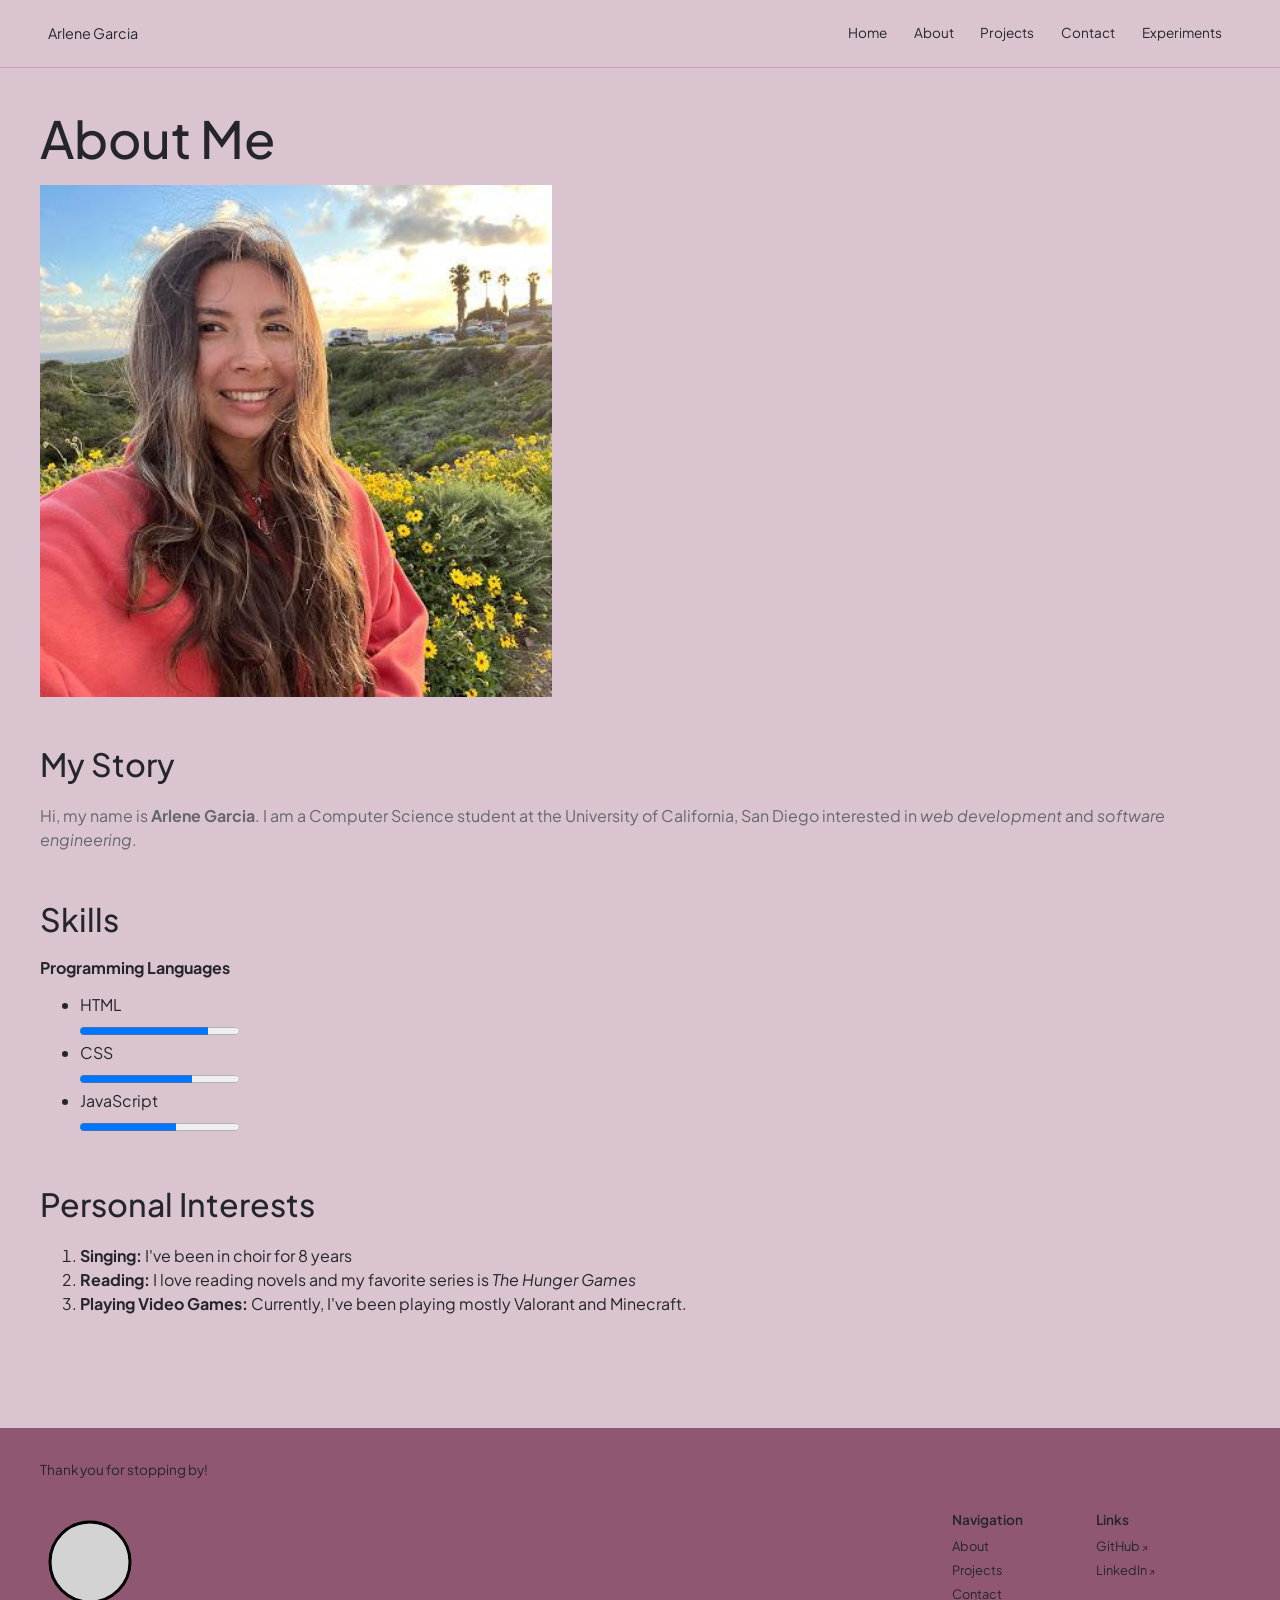
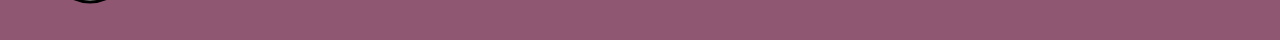
==== about.html @ 25e19397 "HW4 Setup" ====
<!DOCTYPE html>
<html lang="en">
<head>
    <meta charset="UTF-8">
    <meta name="viewport" content="width=device-width, initial-scale=1.0">
    <title>Arlene Garcia's Portfolio</title>
    <link rel="icon" type="image/png" href="images/favicon.png">
    <link rel="stylesheet" href="styles.css">
</head>
<body>
    <header>
        <div> <span>Arlene Garcia</span>
        </div>
        <nav>
            <a href="index.html">Home</a>
            <a href="about.html">About</a>
            <a href="projects.html">Projects</a>
            <a href="contact.html">Contact</a>
            <a href="experiments.html">Experiments</a>
        </nav>
    </header>
    <main>
        <section>
        <h1>About Me</h1>
        <picture>
            <source srcset="images/profile.jpg" type="image/jpeg">
            <img src="images/profile.jpg" alt="Profile Picture">
        </picture>
        </section>
        <section>
            <h2>My Story</h2>
            <p>Hi, my name is <strong>Arlene Garcia</strong>. I am a Computer Science student at the University of California, San Diego interested in <em>web development</em> and <em>software engineering</em>.</p>
        </section>
        <section>
            <h2>Skills</h2>
            <article>
                <h3>Programming Languages</h3>
                <ul>
                    <li>HTML <br><progress value="80" max="100"></progress></li>
                    <li>CSS <br><progress value="70" max="100"></progress></li>
                    <li>JavaScript <br><progress value="60" max="100"></progress></li>
                </ul>
            </article>
        </section>
        <section>
            <h2>Personal Interests</h2>
            <ol>
                <li><b>Singing:</b> I've been in choir for 8 years</li>
                <li><b>Reading:</b> I love reading novels and my favorite series is <i>The Hunger Games</i></li>
                <li><b>Playing Video Games:</b> Currently, I've been playing mostly Valorant and Minecraft.</li>
            </ol>
        </section>
    </main>
    <footer>
        <p>Thank you for stopping by!</p>
        <svg width="100" height="100">
            <circle cx="50" cy="50" r="40" stroke="black" stroke-width="3" fill="lightgray"></circle>
        </svg>
        <section>
            <h2>Navigation</h2>
            <ul>
                <li><a href="about.html">About</a></li>
                <li><a href="projects.html">Projects</a></li>
                <li><a href="contact.html">Contact</a></li>
            </ul>
        </section>
        <section>
            <h2>Links</h2>
            <ul>
                <li><a href="https://github.com/arlenecse">GitHub</a></li>
                <li><a href="https://www.linkedin.com/in/arlene-garcia-cs/">LinkedIn</a></li>
            </ul>
        </section>
    </footer>
    <noscript>
        <p> This website works best with JavaScript enabled.</p>
    </noscript>
</body>
</html>
---- styles.css ----
@import url('https://fonts.googleapis.com/css2?family=Plus+Jakarta+Sans:ital,wght@0,200..800;1,200..800&display=swap');

:root {
    --primary-color: #036264;
    --secondary-color: #905773;
    --background-color: #DAC4D0;
    --surface-color: #ffffff;
    --text-color: #25262b;
    --sub-color: #66676d;
    --border-color: #ca9dbc;
    --content-width: 1200px;
    --font-stack: 'Plus Jakarta Sans', 'Helvetica Neue', Arial, sans-serif;
    --line-height: 1.5;
}

* {
    box-sizing: border-box;
}

body {
    margin: 0;
    background: var(--background-color);
    color: var(--text-color);
    font-family: var(--font-stack);
    line-height: var(--line-height);
}

header {
    display: flex;
    align-items: center;
    justify-content: space-between;
    gap: 2rem;
    min-height: 4.25rem;
    padding: 0.75rem clamp(1rem, 4vw, 3rem);
    border-bottom: 1px solid var(--border-color);
    background: var(--background-color);
}

/*combinator targets my name inside the header*/
header > div {
    flex: 0 0 auto;
    font-size: 0.9rem;
}

nav {
    display: flex;
    flex-wrap: wrap;
    justify-content: flex-end;
    gap: 0.25rem;
}

nav a {
    display: block;
    padding: 0.55em 0.75em;
    color: var(--text-color);
    font-size: 0.85rem;
    text-decoration: none;
    border-radius: 0.25rem;
}

/*combinator targets the adjacent navigation links in nav bar*/
nav a + a {
    margin-left: 0.15rem;
}

nav a:hover,
nav a:focus-visible {
    background: var(--secondary-color);
    color: #ffffff;
}

main {
    width: min(100% - 2rem, var(--content-width));
    margin: 0 auto;
    padding: 2.5rem 0 4rem;
}

main > section {
    margin-bottom: 3rem;
}

h1,
h2,
h3 {
    margin-top: 0;
    line-height: 1.2;
}

h1 {
    margin-bottom: 1rem;
    font-size: clamp(2rem, 4vw, 3.25rem);
    font-weight: 500;
}

h2 {
    margin-bottom: 1.25rem;
    font-size: clamp(1.5rem, 3vw, 2rem);
    font-weight: 500;
}

h3 {
    font-size: 1rem;
}

p {
    color: var(--sub-color);
    line-height: var(--line-height);
}

a {
    color: var(--text-color);
}

a:focus-visible,
button:focus-visible,
input:focus-visible,
textarea:focus-visible {
    outline: 3px solid black;
    outline-offset: 3px;
}


main > section:first-child:has(picture) {
    display: grid;
    grid-template-columns: minmax(0, 1fr) minmax(0, 1fr);
    gap: clamp(2rem, 6vw, 5rem);
    align-items: center;
}

main > section:first-child:has(picture) picture {
    display: block;
    min-height: 16rem;
    background: var(--secondary-color);
}

main > section:first-child:has(picture) picture img {
    display: block;
    width: 100%;
    height: 100%;
    min-height: 16rem;
    object-fit: cover;
}

main > section:first-child:has(picture) p {
    max-width: 42rem;
}

/*combinator targets section in about page*/
main > section:first-child:has(> h1 + picture) {
    display: block;
}

/*combinator targets picture on about page*/
main > section:first-child:has(> h1 + picture) picture {
    max-width: 32rem;
}

/*combinator targets text in first section in about page*/
main > section:first-child:has(> h1 + picture) ~ section {
    text-align: left;
}

.button,
button {
    display: inline-block;
    margin: 0.5rem 0.35rem 0 0;
    padding: 0.65em 1em;
    border: 1px solid var(--primary-color);
    border-radius: 0.2rem;
    background: var(--primary-color);
    color: #ffffff;
    font: inherit;
    font-size: 0.8rem;
    text-decoration: none;
    cursor: pointer;
}

.button:hover,
button:hover {
    background: #4a4b52;
}

/*combinator targets the div in the second section with articles*/
main > section:nth-child(2) > div {
    display: grid;
    grid-template-columns: repeat(3, minmax(0, 1fr));
    gap: 1rem;
    text-align: left;
}

/*combinator targets the articles in the second section with articles*/
main > section:nth-child(2) article {
    display: flex;
    flex-direction: column;
    min-width: 0;
    padding: 0.75rem;
    background: var(--surface-color);
}

/*combinator targets the images in the second section with articles*/
main > section:nth-child(2) article img {
    display: block;
    width: 100%;
    height: 10rem;
    object-fit: cover;
    background: var(--secondary-color);
}

/*combinator targets the h3 in the second section with articles*/
main > section:nth-child(2) article h3 {
    margin: 0.9rem 0 0.9rem;
}

/*combinator targets view project button*/
main > section:nth-child(2) article a {
    align-self: center;
    padding: 0.55em 0.8em;
    background: var(--primary-color);
    color: #ffffff;
    font-size: 0.75rem;
    text-decoration: none;
}

/*attribute selector targets external links*/
a[href^="http"]::after {
    content: " ↗";
    font-size: 0.75em;
}

/*combinator targets footer sections*/
footer > section {
    min-width: 7rem;
}

footer {
    display: grid;
    grid-template-columns: minmax(12rem, 1fr) auto auto auto;
    gap: 2rem;
    align-items: start;
    padding: 2rem max(1rem, calc((100% - var(--content-width)) / 2));
    background: var(--secondary-color);
}

footer p {
    grid-column: 1 / -1;
    margin: 0;
    color: var(--text-color);
    font-size: 0.85rem;
}

footer svg {
    width: 6rem;
    height: 6rem;
}

footer section h2 {
    margin-bottom: 0.25rem;
    font-size: 0.85rem;
    font-weight: 600;
}

footer ul {
    margin: 0;
    padding: 0;
    list-style: none;
}

footer a {
    font-size: 0.8rem;
    text-decoration: none;
}

footer a:hover {
    text-decoration: underline;
}

form {
    max-width: 42rem;
}

fieldset {
    display: grid;
    gap: 0.6rem;
    padding: 1.25rem;
    border: 1px solid var(--border-color);
    background: var(--surface-color);
}

input,
textarea {
    width: 100%;
    max-width: 100%;
    padding: 0.65rem;
    border: 1px solid var(--border-color);
    border-radius: 0.2rem;
    font: inherit;
}

textarea {
    resize: vertical;
}

project-card {
    display: grid;
    grid-template-columns: minmax(12rem, 1fr) minmax(0, 1.5fr);
    column-gap: 2rem;
    row-gap: 0.5rem;
    margin-bottom: 1.5rem;
    padding: 1.25rem 1.5rem;
    border: 0 !important;
    background: var(--surface-color);
}

/*combinator targets the h2 in the project card*/
project-card > h2 {
    grid-column: 1 / -1;
    margin-bottom: 0.25rem;
    font-size: 1.35rem;
    font-weight: 500;
}

/*combinator targets the picture in the project card*/
project-card > picture {
    grid-column: 1;
    grid-row: 2 / span 4;
}

project-card img {
    display: block;
    width: 100%;
    height: 12rem;
    object-fit: cover;
    background: var(--secondary-color);
}

/*combinator targets the h3 in the project card*/
project-card > h3 {
    grid-column: 2;
    margin: 0;
    font-size: 0.8rem;
}

/*combinator targets the paragraph and list in the project card*/
project-card > p,
project-card > ul {
    grid-column: 2;
    margin: 0;
    font-size: 0.8rem;
}

/*combinator targets the list in the project card*/
project-card > ul {
    padding-left: 1.25rem;
}

/*combinator targets the link in the project card*/
project-card > a {
    grid-column: 2;
    justify-self: start;
    padding: 0.45em 0.8em;
    background: var(--primary-color);
    color: #ffffff;
    font-size: 0.7rem;
    text-decoration: none;
}

/*combinator targets the second section with project cards*/
main > section:nth-child(2):has(project-card) {
    text-align: left;
}

/*combinator targets the first section with articles*/
main > section:first-child:has(> article) {
    display: grid;
    grid-template-columns: repeat(3, minmax(0, 1fr));
    gap: 1rem;
}

/*combinator targets the h1 and p in the first section with articles*/
main > section:first-child:has(> article) > h1,
main > section:first-child:has(> article) > p {
    grid-column: 1 / -1;
}

/*combinator targets the articles in the first section with articles*/
main > section:first-child:has(> article) > article {
    padding: 0.75rem;
    text-align: center;
}

/*combinator targets the images in the first section with articles*/
main > section:first-child:has(> article) > article img {
    display: block;
    width: 100%;
    height: 10rem;
    object-fit: cover;
    border-radius: 0.2rem;
    background: var(--secondary-color);
}

/*combinator targets the h2 in the first section with articles*/
main > section:first-child:has(> article) > article h2 {
    margin: 0.75rem 0 0.25rem;
    font-size: 1.25rem;
}

/*combinator targets the links in the first section with articles*/
main > section:first-child:has(> article) > article a {
    font-size: 0.8rem;
    overflow-wrap: anywhere;
}

/*combinator targets the form */
main > section:nth-child(2):has(form) {
    padding: 1.5rem;
    background: var(--surface-color);
    text-align: left;
}

/*combinator targets the h2 in the form section */
main > section:nth-child(2):has(form) > h2 {
    margin-bottom: 1rem;
    font-size: 1.4rem;
}

/*combinator targets the form inside the section */
main > section:nth-child(2):has(form) form {
    max-width: none;
}

/*combinator targets the fieldset in the form */
main > section:nth-child(2):has(form) fieldset {
    grid-template-columns: minmax(6rem, 0.5fr) minmax(0, 1fr);
    border: 0;
    padding: 0;
}

/*combinator targets the legend and paragraph in the form */
main > section:nth-child(2):has(form) legend,
main > section:nth-child(2):has(form) fieldset > p {
    grid-column: 1 / -1;
}

/*combinator targets the line break in the form */
main > section:nth-child(2):has(form) br {
    display: none;
}

/*combinator targets the button in the form */
main > section:nth-child(2):has(form) button {
    grid-column: 2;
    justify-self: start;
}

@media (max-width: 700px) {
    header {
        align-items: flex-start;
        flex-direction: column;
        gap: 0.5rem;
    }

    nav {
        justify-content: flex-start;
        width: 100%;
    }

    main {
        width: min(100% - 1.5rem, var(--content-width));
        padding-top: 1.5rem;
    }

    main > section:first-child:has(picture) {
        grid-template-columns: 1fr;
        gap: 1.5rem;
    }

    main > section:first-child:has(picture) picture,
    main > section:first-child:has(picture) picture img {
        min-height: 12rem;
    }

    main > section:nth-child(2) > div {
        grid-template-columns: 1fr;
    }

    project-card {
        display: block;
        padding: 1rem;
    }

    project-card > picture {
        display: block;
        margin-bottom: 1rem;
    }

    project-card > h3 {
        margin-top: 0.75rem;
    }

    main > section:first-child:has(> article) {
        grid-template-columns: 1fr;
    }

    main > section:first-child:has(> article) > article {
        padding: 0;
    }

    main > section:first-child:has(> article) > article img {
        height: 12rem;
    }

    main > section:nth-child(2):has(form) {
        padding: 1rem;
    }

    main > section:nth-child(2):has(form) fieldset {
        grid-template-columns: 1fr;
    }

    main > section:nth-child(2):has(form) legend,
    main > section:nth-child(2):has(form) fieldset > p,
    main > section:nth-child(2):has(form) button {
        grid-column: 1;
    }

    main > section:first-child:has(> h1 + picture) {
        display: block;
    }

    footer {
        grid-template-columns: 1fr 1fr;
        gap: 1rem;
    }

    footer p {
        grid-column: 1 / -1;
    }
}
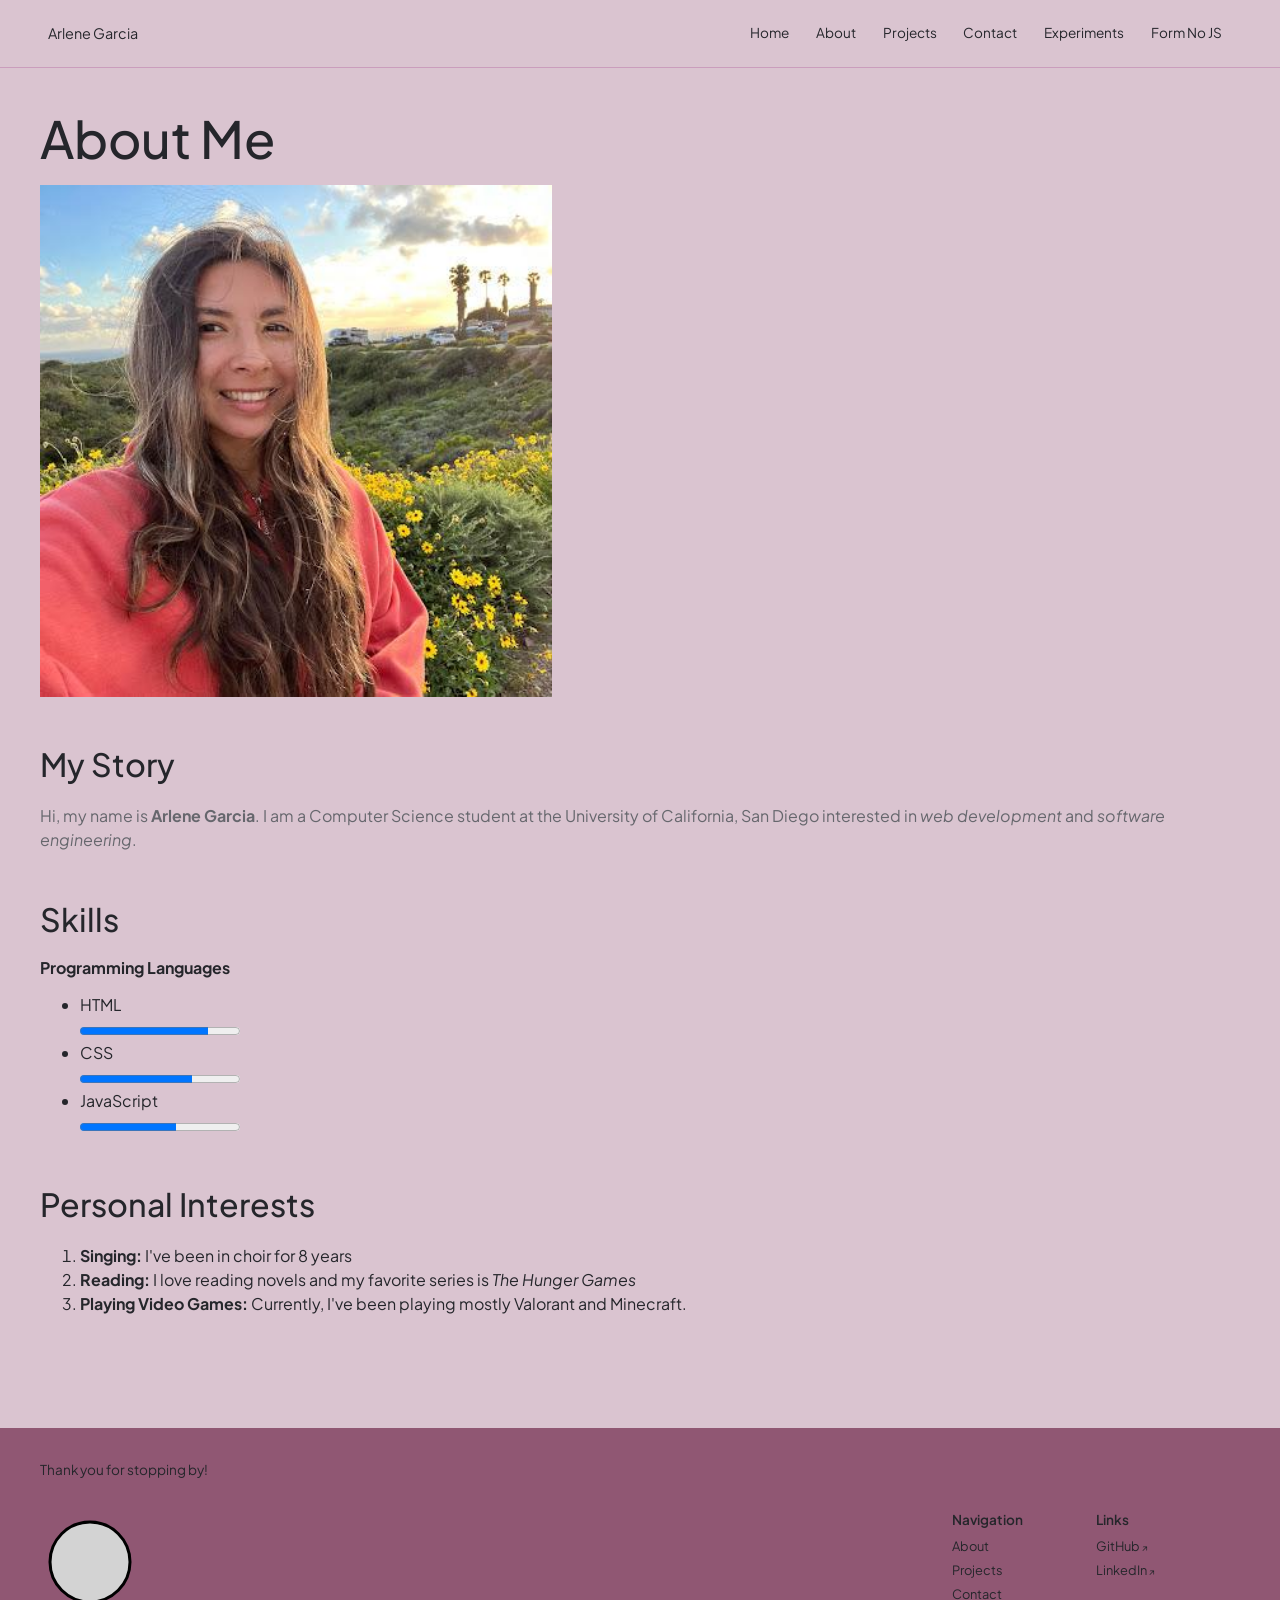
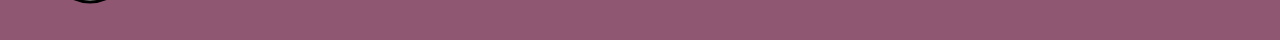
==== commit 56ca4155: "Part 1 and Part 2 Completed" ====
--- a/about.html
+++ b/about.html
@@ -17,6 +17,7 @@
             <a href="projects.html">Projects</a>
             <a href="contact.html">Contact</a>
             <a href="experiments.html">Experiments</a>
+            <a href="form-no-js.html">Form No JS</a>
         </nav>
     </header>
     <main>
--- a/styles.css
+++ b/styles.css
@@ -300,6 +300,88 @@
     resize: vertical;
 }
 
+main > section:first-child:has(> form) {
+    max-width: 42rem;
+    margin-right: auto;
+    margin-left: auto;
+    padding: 1.5rem;
+    background: var(--surface-color);
+}
+
+main > section:first-child:has(> form) > p {
+    margin-bottom: 1.5rem;
+}
+
+main > section:first-child:has(> form) form {
+    max-width: none;
+}
+
+main > section:first-child:has(> form) fieldset {
+    display: grid;
+    gap: 1rem;
+    padding: 0;
+    border: 0;
+    background: transparent;
+}
+
+main > section:first-child:has(> form) legend {
+    margin-bottom: 0.25rem;
+    font-size: 1.25rem;
+    font-weight: 600;
+}
+
+main > section:first-child:has(> form) fieldset > p {
+    margin: 0;
+}
+
+main > section:first-child:has(> form) label {
+    display: flex;
+    flex-direction: column;
+    gap: 0.35rem;
+    font-weight: 600;
+}
+
+main > section:first-child:has(> form) label::before {
+    content: "*";
+    position: absolute;
+    top: 0;
+    left: 0;
+    color: #a32929;
+    font-weight: 700;
+}
+
+main > section:first-child:has(> form) label {
+    position: relative;
+    padding-left: 0.8rem;
+}
+
+main > section:first-child:has(> form) input:required,
+main > section:first-child:has(> form) textarea:required {
+    border-left: 4px solid var(--primary-color);
+}
+
+main > section:first-child:has(> form) label:has(input:user-invalid),
+main > section:first-child:has(> form) label:has(textarea:user-invalid) {
+    text-decoration: underline wavy #a32929;
+}
+
+main > section:first-child:has(> form) input:user-invalid,
+main > section:first-child:has(> form) textarea:user-invalid {
+    border-color: #a32929;
+    box-shadow: 0 0 0 2px #a32929;
+}
+
+main > section:first-child:has(> form) input:user-valid,
+main > section:first-child:has(> form) textarea:user-valid {
+    border-color: #176b3a;
+    box-shadow: 0 0 0 2px #176b3a;
+}
+
+main > section:first-child:has(> form) button {
+    justify-self: start;
+    margin-top: 0;
+}
+
 project-card {
     display: grid;
     grid-template-columns: minmax(12rem, 1fr) minmax(0, 1.5fr);
@@ -513,6 +595,10 @@
         padding: 1rem;
     }
 
+    main > section:first-child:has(> form) {
+        padding: 1rem;
+    }
+
     main > section:nth-child(2):has(form) fieldset {
         grid-template-columns: 1fr;
     }
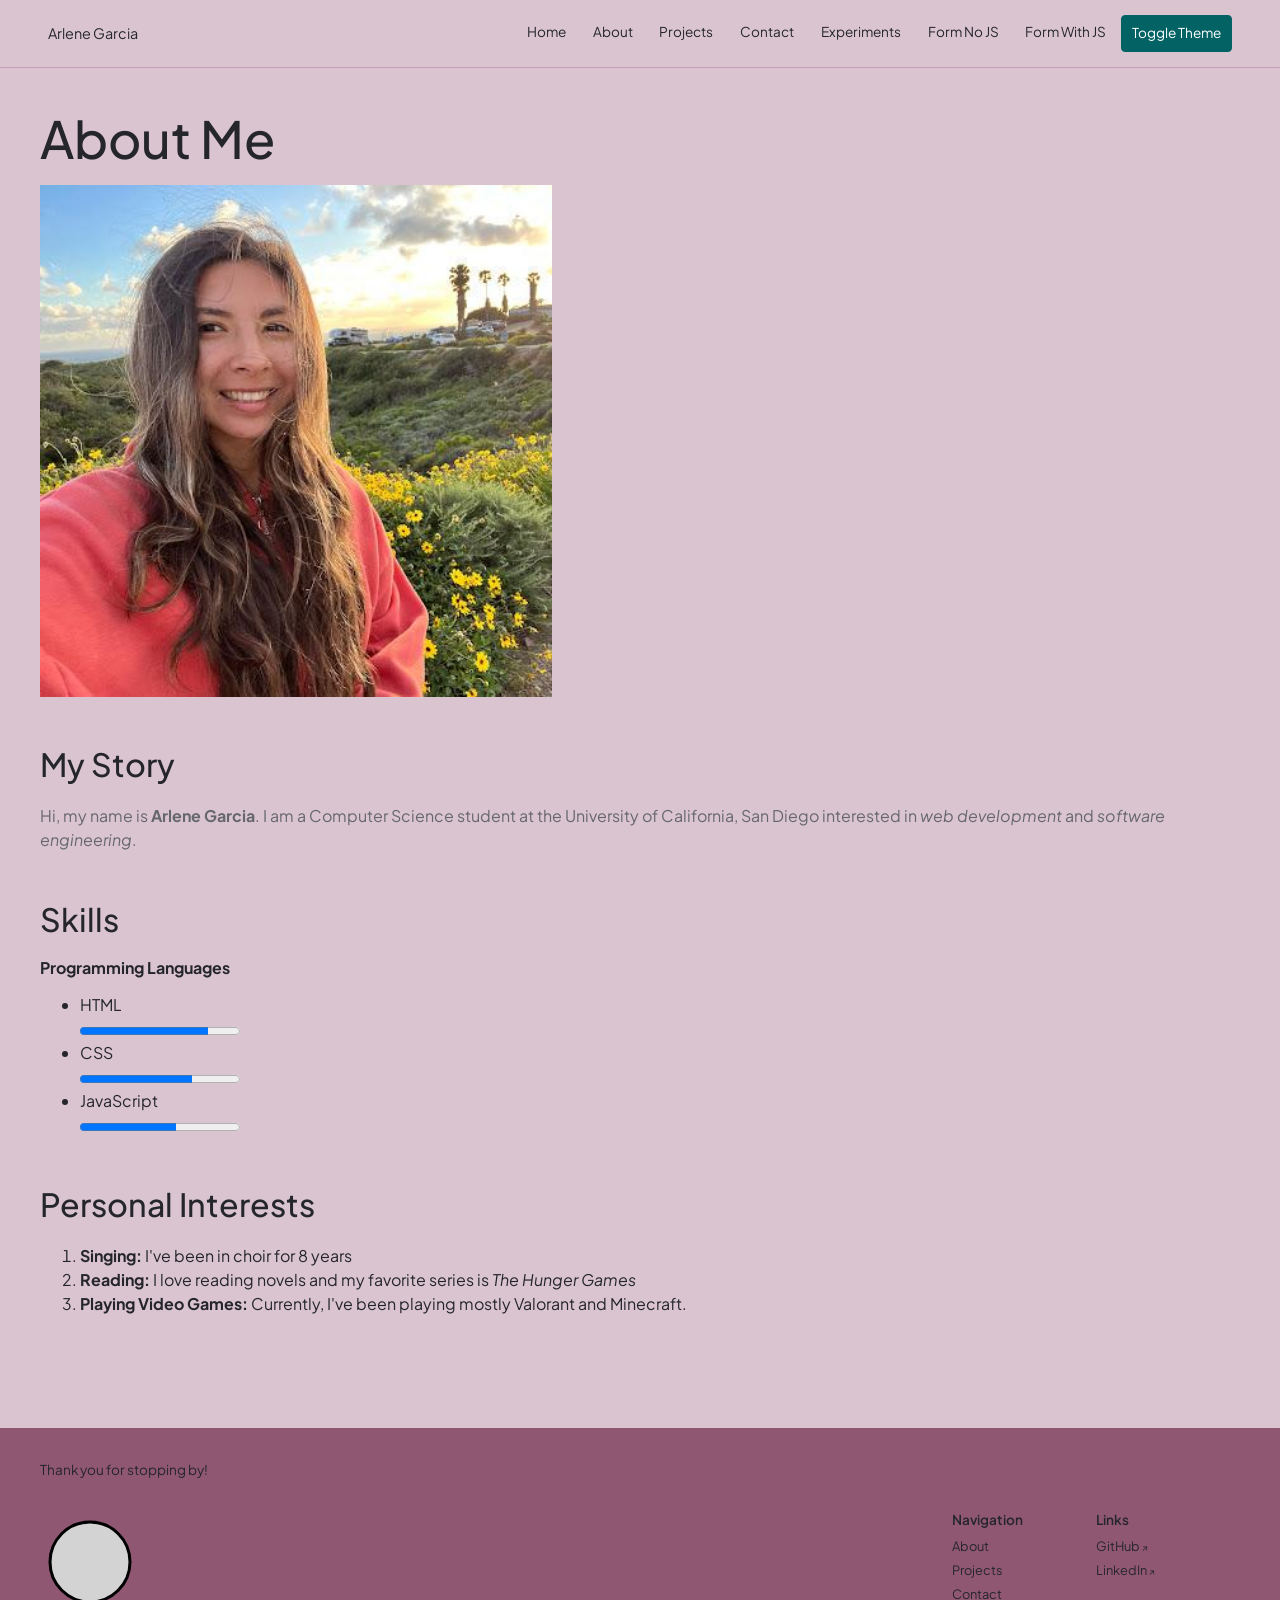
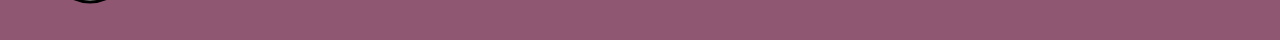
==== commit a416de55: "Part 3 and Part 4" ====
--- a/about.html
+++ b/about.html
@@ -18,6 +18,9 @@
             <a href="contact.html">Contact</a>
             <a href="experiments.html">Experiments</a>
             <a href="form-no-js.html">Form No JS</a>
+            <a href="form-with-js.html">Form With JS</a>
+            <button id="theme-toggle" aria-label="Toggle theme" hidden>Toggle Theme</button>
+            <script src="theme.js" defer></script>
         </nav>
     </header>
     <main>
--- a/styles.css
+++ b/styles.css
@@ -1,6 +1,7 @@
 @import url('https://fonts.googleapis.com/css2?family=Plus+Jakarta+Sans:ital,wght@0,200..800;1,200..800&display=swap');
 
 :root {
+    color-scheme: light;
     --primary-color: #036264;
     --secondary-color: #905773;
     --background-color: #DAC4D0;
@@ -8,6 +9,22 @@
     --text-color: #25262b;
     --sub-color: #66676d;
     --border-color: #ca9dbc;
+    --focus-color: #005fcc;
+    --content-width: 1200px;
+    --font-stack: 'Plus Jakarta Sans', 'Helvetica Neue', Arial, sans-serif;
+    --line-height: 1.5;
+}
+
+:root[data-theme="dark"] {
+    color-scheme: dark;
+    --primary-color: #036264;
+    --secondary-color: #905773;
+    --background-color: #25262b;
+    --surface-color: #1a1b1e;
+    --text-color: #f0f0f0;
+    --sub-color: #a0a0a0;
+    --border-color: #ca9dbc;
+    --focus-color: #72b7ff;
     --content-width: 1200px;
     --font-stack: 'Plus Jakarta Sans', 'Helvetica Neue', Arial, sans-serif;
     --line-height: 1.5;
@@ -58,6 +75,18 @@
     border-radius: 0.25rem;
 }
 
+nav button {
+    display: block;
+    align-self: center;
+    margin: 0;
+    padding: 0.55em 0.75em;
+    border: 1px solid var(--primary-color);
+    background: var(--primary-color);
+    color: #ffffff;
+    font-size: 0.85rem;
+    border-radius: 0.25rem;
+}
+
 /*combinator targets the adjacent navigation links in nav bar*/
 nav a + a {
     margin-left: 0.15rem;
@@ -115,7 +144,7 @@
 button:focus-visible,
 input:focus-visible,
 textarea:focus-visible {
-    outline: 3px solid black;
+    outline: 3px solid var(--focus-color);
     outline-offset: 3px;
 }
 
@@ -377,6 +406,45 @@
     box-shadow: 0 0 0 2px #176b3a;
 }
 
+main > section:first-child:has(> form) #form-errors,
+main > section:first-child:has(> form) #comments-info {
+    width: 100%;
+    box-sizing: border-box;
+    padding: 0.9rem 1rem;
+    border-radius: 0.35rem;
+}
+
+main > section:first-child:has(> form) #form-errors {
+    background: #fff0f1;
+    color: #8f1d27;
+}
+
+main > section:first-child:has(> form) #comments-info {
+    background: #fff7e6;
+    color: #704900;
+}
+
+main > section:first-child:has(> form) #form-errors h2,
+main > section:first-child:has(> form) #comments-info h2 {
+    margin: 0 0 0.5rem;
+    font-size: 1rem;
+}
+
+main > section:first-child:has(> form) #form-errors p,
+main > section:first-child:has(> form) #comments-info p {
+    margin: 0.25rem 0 0;
+}
+
+main > section:first-child:has(> form) #form-errors p:not([hidden]) {
+    padding-left: 1.25rem;
+    text-indent: -0.75rem;
+}
+
+main > section:first-child:has(> form) #form-errors p:not([hidden])::before {
+    content: "\2022";
+    margin-right: 0.5rem;
+}
+
 main > section:first-child:has(> form) button {
     justify-self: start;
     margin-top: 0;
@@ -622,3 +690,32 @@
         grid-column: 1 / -1;
     }
 }
+
+@view-transition {
+    navigation: auto;
+}
+
+::view-transition-old(root),
+::view-transition-new(root) {
+    animation-duration: 250ms;
+    animation-timing-function: ease-in-out;
+}
+
+@media (prefers-reduced-motion: reduce) {
+    ::view-transition-old(root),
+    ::view-transition-new(root) {
+        animation-duration: 1ms;
+    }
+}
+
+.project1-preview {
+    view-transition-name: project1-card;
+}
+
+.project2-preview {
+    view-transition-name: project2-card;
+}
+
+.project3-preview {
+    view-transition-name: project3-card;
+}
